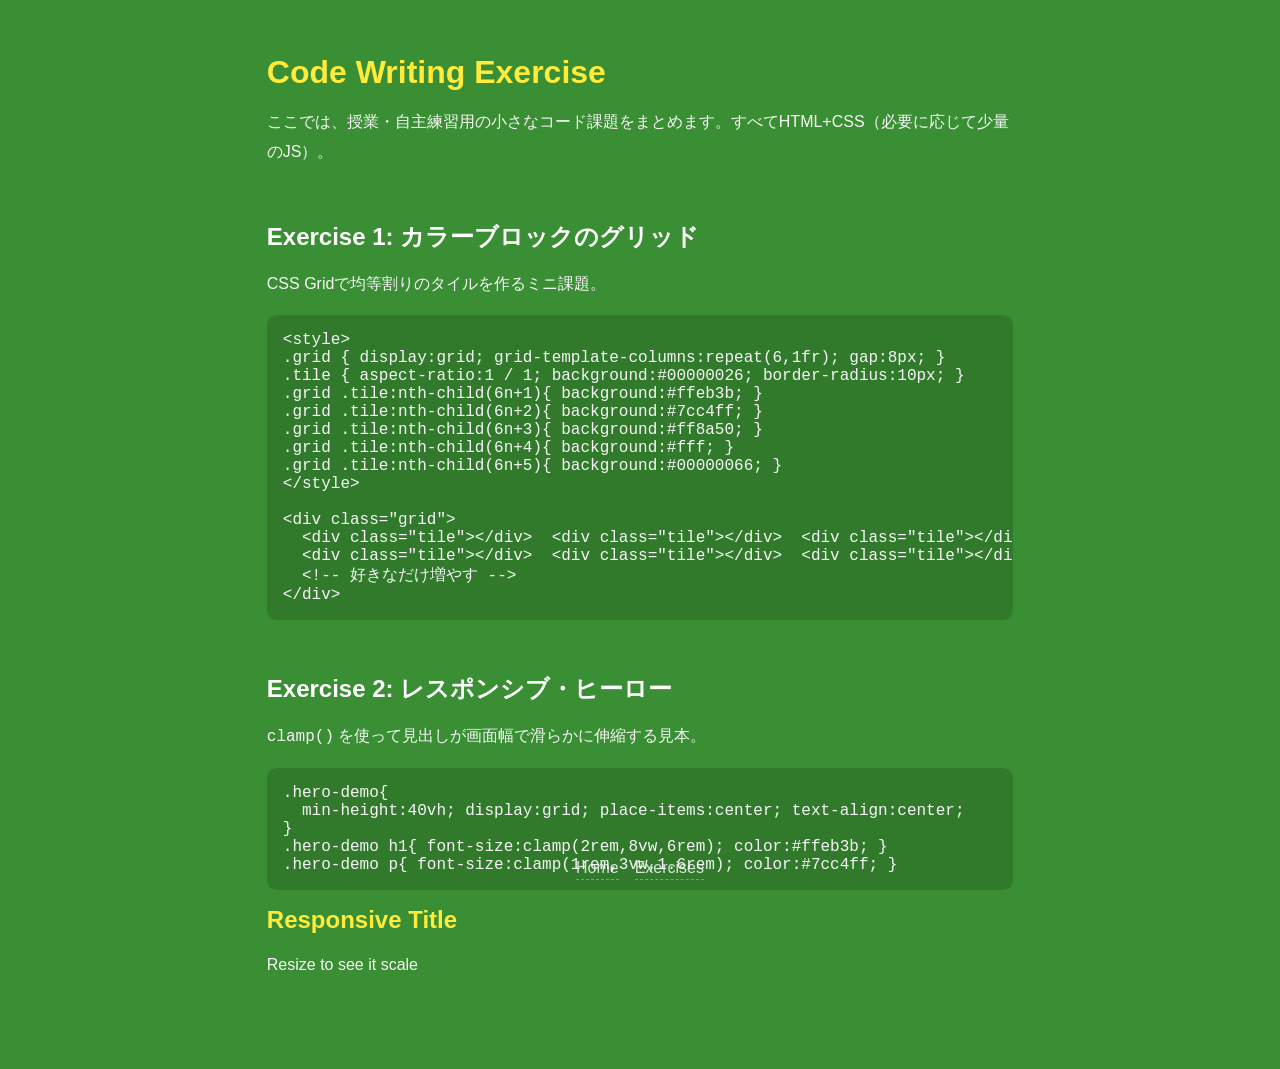
==== exercise.html @ 72519e13 "Create exercise.html" ====
<!DOCTYPE html>
<html lang="ja">
<head>
  <meta charset="UTF-8">
  <title>Code Writing Exercise</title>
  <meta name="viewport" content="width=device-width, initial-scale=1">
  <link href="style.css" rel="stylesheet">
</head>
<body>
  <nav>
    <a href="index.html">Home</a>
    <a href="exercise.html">Exercises</a>
  </nav>

  <main class="container">
    <h1>Code Writing Exercise</h1>
    <p>ここでは、授業・自主練習用の小さなコード課題をまとめます。すべてHTML+CSS（必要に応じて少量のJS）。</p>

    <h2>Exercise 1: カラーブロックのグリッド</h2>
    <p>CSS Gridで均等割りのタイルを作るミニ課題。</p>
    <pre><code>&lt;style&gt;
.grid { display:grid; grid-template-columns:repeat(6,1fr); gap:8px; }
.tile { aspect-ratio:1 / 1; background:#00000026; border-radius:10px; }
.grid .tile:nth-child(6n+1){ background:#ffeb3b; }
.grid .tile:nth-child(6n+2){ background:#7cc4ff; }
.grid .tile:nth-child(6n+3){ background:#ff8a50; }
.grid .tile:nth-child(6n+4){ background:#fff; }
.grid .tile:nth-child(6n+5){ background:#00000066; }
&lt;/style&gt;

&lt;div class="grid"&gt;
  &lt;div class="tile"&gt;&lt;/div&gt;  &lt;div class="tile"&gt;&lt;/div&gt;  &lt;div class="tile"&gt;&lt;/div&gt;
  &lt;div class="tile"&gt;&lt;/div&gt;  &lt;div class="tile"&gt;&lt;/div&gt;  &lt;div class="tile"&gt;&lt;/div&gt;
  &lt;!-- 好きなだけ増やす --&gt;
&lt;/div&gt;</code></pre>

    <h2>Exercise 2: レスポンシブ・ヒーロー</h2>
    <p><code>clamp()</code> を使って見出しが画面幅で滑らかに伸縮する見本。</p>
    <pre><code>.hero-demo{
  min-height:40vh; display:grid; place-items:center; text-align:center;
}
.hero-demo h1{ font-size:clamp(2rem,8vw,6rem); color:#ffeb3b; }
.hero-demo p{ font-size:clamp(1rem,3vw,1.6rem); color:#7cc4ff; }</code></pre>

    <section class="hero-demo" style="background:#3a8f34;">
      <div>
        <h1>Responsive Title</h1>
        <p>Resize to see it scale</p>
      </div>
    </section>
  </main>
</body>
</html>
---- style.css ----
/* ===== Base ===== */
:root{
  --bg:#3a8f34;      /* 背景グリーン */
  --title:#ffeb3b;   /* 黄色 */
  --sub:#7cc4ff;     /* 水色 */
  --accent:#ff8a50;  /* オレンジ */
  --text:#f7f7f7;
}

*{ box-sizing:border-box; }
html,body{ height:100%; }
body{
  margin:0;
  font-family: -apple-system, BlinkMacSystemFont, "Segoe UI", Roboto, "Hiragino Sans", "Noto Sans JP", "Helvetica Neue", Arial, "Yu Gothic UI", "YuGothic", Meiryo, sans-serif;
  background: var(--bg);
  color: var(--text);
}

/* ===== Layout ===== */
.hero{
  min-height:100dvh;
  display:grid;
  place-items:center;
  text-align:center;
  padding:6vh 6vw;
}

.stack{
  display:flex;
  flex-direction:column;
  gap:2.2rem;
}

/* ===== Typo ===== */
.title{
  font-weight:600;
  letter-spacing:.04em;
  color:var(--title);
  font-size: clamp(2.2rem, 6vw, 6rem);
}

.subtitle{
  color:var(--sub);
  font-weight:500;
  letter-spacing:.08em;
  font-size: clamp(1.2rem, 3.4vw, 2.2rem);
}

.cta{
  color:var(--accent);
  font-size: clamp(1.4rem, 4vw, 3rem);
  font-weight:500;
  text-decoration:none;
  border-bottom:3px solid var(--accent);
  padding-bottom:.2em;
  align-self:center;
}

nav{
  position:fixed;
  inset:auto 0 20px 0;
  display:flex;
  justify-content:center;
  gap:1rem;
}

nav a{
  color:#ffffffcc;
  text-decoration:none;
  border-bottom:1px dashed #ffffff55;
  padding-bottom:.1em;
}
nav a:hover{ color:#fff; border-bottom-color:#fff; }

/* ページ本文用の簡易スタイル */
.container{
  max-width:900px;
  margin: min(6vh,60px) auto;
  padding: 0 6vw 8vh;
}
h1{ color:var(--title); margin:0 0 .5em; }
h2{ color:#fff; margin:2.2em 0 .6em; }
p,li{ line-height:1.9; }
code,kbd,pre{ font-family: ui-monospace, SFMono-Regular, Menlo, Consolas, "Liberation Mono", monospace; }
pre{
  background:#00000026;
  padding:1rem;
  border-radius:.6rem;
  overflow:auto;
}
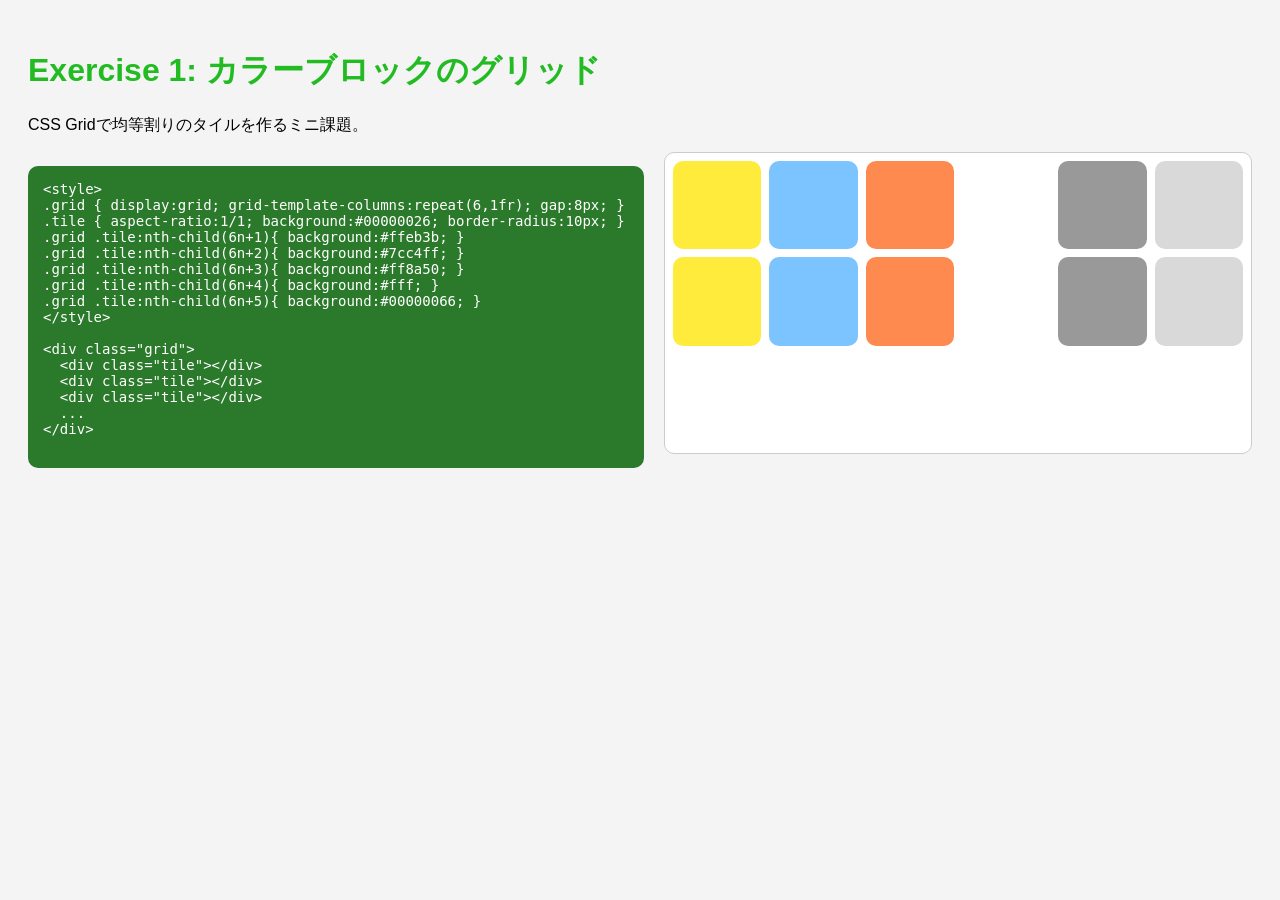
==== commit 0b3dadc2: "Update exercise.html" ====
--- a/exercise.html
+++ b/exercise.html
@@ -2,25 +2,48 @@
 <html lang="ja">
 <head>
   <meta charset="UTF-8">
-  <title>Code Writing Exercise</title>
-  <meta name="viewport" content="width=device-width, initial-scale=1">
-  <link href="style.css" rel="stylesheet">
+  <title>Exercise 1 - カラーブロックのグリッド</title>
+  <style>
+    body {
+      font-family: sans-serif;
+      padding: 20px;
+      background: #f4f4f4;
+    }
+    h1 { color: #2b2; }
+    .container {
+      display: flex;
+      gap: 20px;
+      flex-wrap: wrap;
+    }
+    .code-box {
+      background: #2b7a2b;
+      color: #fff;
+      padding: 15px;
+      border-radius: 10px;
+      font-family: monospace;
+      font-size: 14px;
+      flex: 1 1 45%;
+      overflow-x: auto;
+    }
+    iframe {
+      flex: 1 1 45%;
+      height: 300px;
+      border: 1px solid #ccc;
+      border-radius: 10px;
+      background: #fff;
+    }
+  </style>
 </head>
 <body>
-  <nav>
-    <a href="index.html">Home</a>
-    <a href="exercise.html">Exercises</a>
-  </nav>
+  <h1>Exercise 1: カラーブロックのグリッド</h1>
+  <p>CSS Gridで均等割りのタイルを作るミニ課題。</p>
 
-  <main class="container">
-    <h1>Code Writing Exercise</h1>
-    <p>ここでは、授業・自主練習用の小さなコード課題をまとめます。すべてHTML+CSS（必要に応じて少量のJS）。</p>
-
-    <h2>Exercise 1: カラーブロックのグリッド</h2>
-    <p>CSS Gridで均等割りのタイルを作るミニ課題。</p>
-    <pre><code>&lt;style&gt;
+  <div class="container">
+    <!-- コード表示部分 -->
+    <pre class="code-box">
+&lt;style&gt;
 .grid { display:grid; grid-template-columns:repeat(6,1fr); gap:8px; }
-.tile { aspect-ratio:1 / 1; background:#00000026; border-radius:10px; }
+.tile { aspect-ratio:1/1; background:#00000026; border-radius:10px; }
 .grid .tile:nth-child(6n+1){ background:#ffeb3b; }
 .grid .tile:nth-child(6n+2){ background:#7cc4ff; }
 .grid .tile:nth-child(6n+3){ background:#ff8a50; }
@@ -29,25 +52,39 @@
 &lt;/style&gt;
 
 &lt;div class="grid"&gt;
-  &lt;div class="tile"&gt;&lt;/div&gt;  &lt;div class="tile"&gt;&lt;/div&gt;  &lt;div class="tile"&gt;&lt;/div&gt;
-  &lt;div class="tile"&gt;&lt;/div&gt;  &lt;div class="tile"&gt;&lt;/div&gt;  &lt;div class="tile"&gt;&lt;/div&gt;
-  &lt;!-- 好きなだけ増やす --&gt;
-&lt;/div&gt;</code></pre>
+  &lt;div class="tile"&gt;&lt;/div&gt;
+  &lt;div class="tile"&gt;&lt;/div&gt;
+  &lt;div class="tile"&gt;&lt;/div&gt;
+  ...
+&lt;/div&gt;
+    </pre>
 
-    <h2>Exercise 2: レスポンシブ・ヒーロー</h2>
-    <p><code>clamp()</code> を使って見出しが画面幅で滑らかに伸縮する見本。</p>
-    <pre><code>.hero-demo{
-  min-height:40vh; display:grid; place-items:center; text-align:center;
-}
-.hero-demo h1{ font-size:clamp(2rem,8vw,6rem); color:#ffeb3b; }
-.hero-demo p{ font-size:clamp(1rem,3vw,1.6rem); color:#7cc4ff; }</code></pre>
-
-    <section class="hero-demo" style="background:#3a8f34;">
-      <div>
-        <h1>Responsive Title</h1>
-        <p>Resize to see it scale</p>
+    <!-- 実行ウィンドウ部分 -->
+    <iframe srcdoc="
+      <style>
+        .grid { display:grid; grid-template-columns:repeat(6,1fr); gap:8px; }
+        .tile { aspect-ratio:1/1; background:#00000026; border-radius:10px; }
+        .grid .tile:nth-child(6n+1){ background:#ffeb3b; }
+        .grid .tile:nth-child(6n+2){ background:#7cc4ff; }
+        .grid .tile:nth-child(6n+3){ background:#ff8a50; }
+        .grid .tile:nth-child(6n+4){ background:#fff; }
+        .grid .tile:nth-child(6n+5){ background:#00000066; }
+      </style>
+      <div class='grid'>
+        <div class='tile'></div>
+        <div class='tile'></div>
+        <div class='tile'></div>
+        <div class='tile'></div>
+        <div class='tile'></div>
+        <div class='tile'></div>
+        <div class='tile'></div>
+        <div class='tile'></div>
+        <div class='tile'></div>
+        <div class='tile'></div>
+        <div class='tile'></div>
+        <div class='tile'></div>
       </div>
-    </section>
-  </main>
+    "></iframe>
+  </div>
 </body>
 </html>
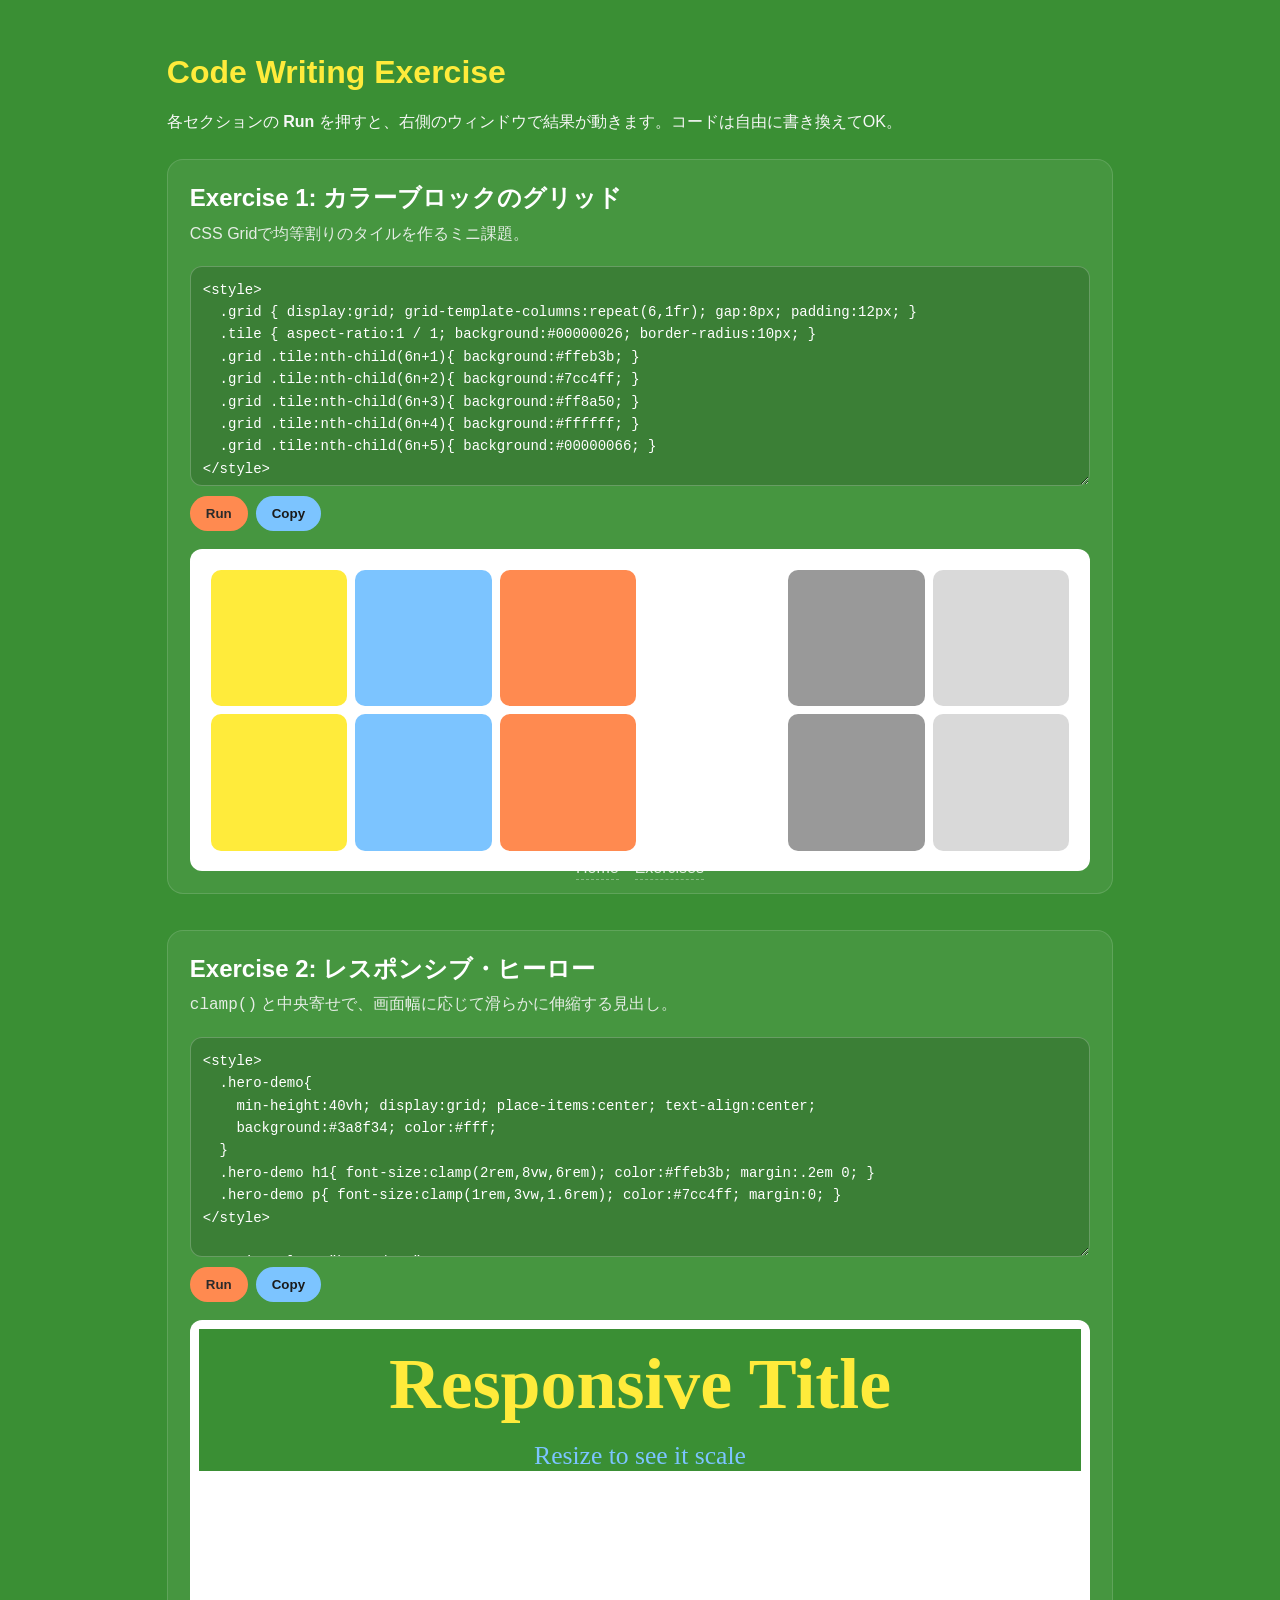
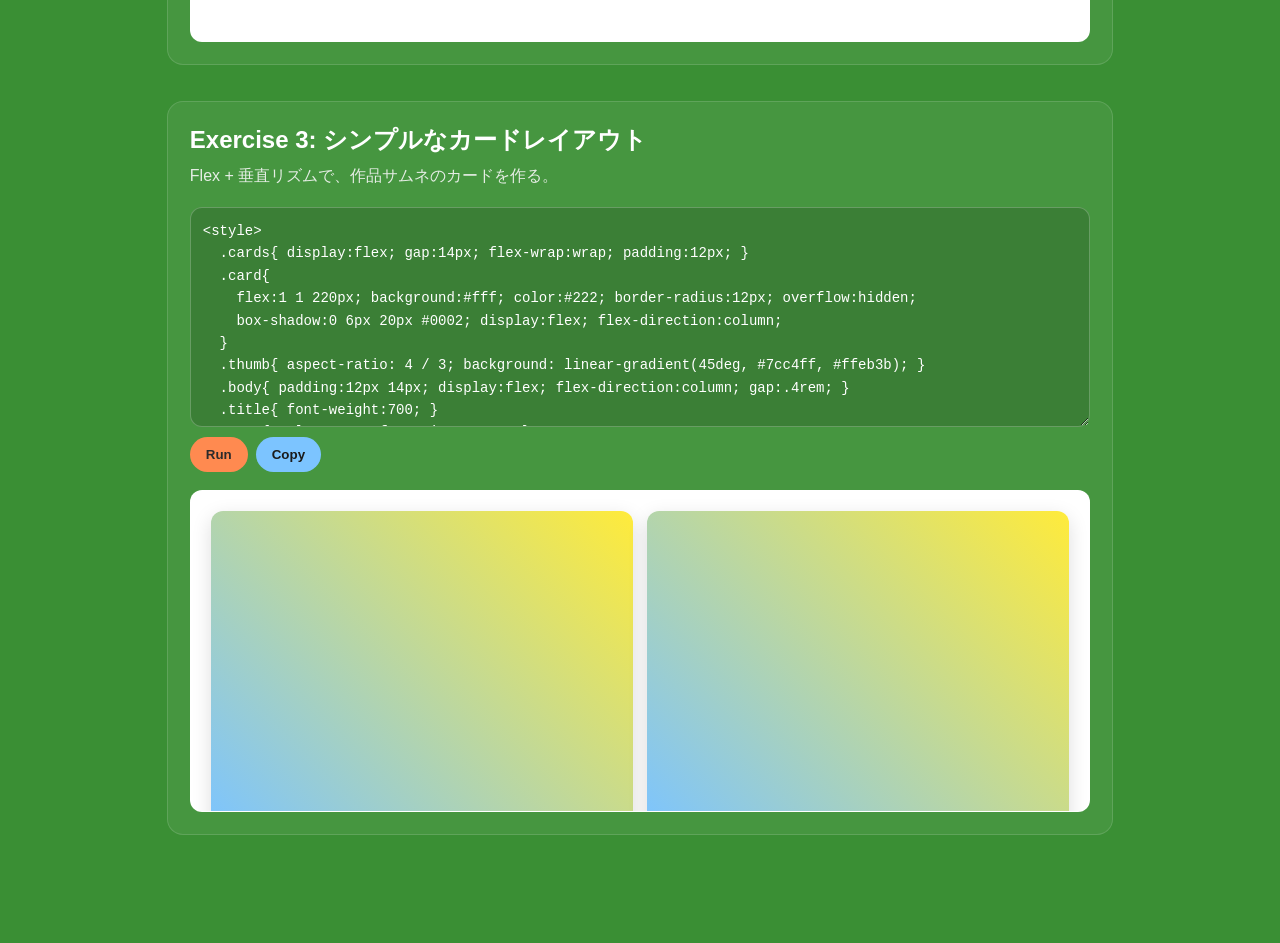
==== commit 28eb98ce: "Update exercise.html" ====
--- a/exercise.html
+++ b/exercise.html
@@ -1,90 +1,187 @@
 <!DOCTYPE html>
 <html lang="ja">
 <head>
-  <meta charset="UTF-8">
-  <title>Exercise 1 - カラーブロックのグリッド</title>
+  <meta charset="UTF-8" />
+  <title>Code Writing Exercises</title>
+  <meta name="viewport" content="width=device-width, initial-scale=1" />
+  <link href="style.css" rel="stylesheet" />
+
+  <!-- このページ専用の軽量スタイル -->
   <style>
-    body {
-      font-family: sans-serif;
-      padding: 20px;
-      background: #f4f4f4;
+    .exercise-list{ max-width:1100px; margin: min(6vh,60px) auto; padding:0 6vw 8vh; }
+    .exercise{ background:#ffffff10; border:1px solid #ffffff22; border-radius:16px; padding:22px; margin:22px 0 36px; }
+    .exercise h2{ margin:0 0 .2em; }
+    .exercise p.lead{ margin:.2em 0 1em; opacity:.9; }
+    .playground{ display:flex; gap:18px; flex-wrap:wrap; align-items:flex-start; }
+    .codepane{ flex:1 1 520px; display:flex; flex-direction:column; gap:10px; }
+    .codepane textarea{
+      width:100%; min-height:220px; font-family: ui-monospace, SFMono-Regular, Menlo, Consolas, "Liberation Mono", monospace;
+      font-size:14px; line-height:1.6; padding:12px; border-radius:12px; border:1px solid #ffffff3a;
+      background:#00000026; color:#fff; outline:none; resize:vertical;
     }
-    h1 { color: #2b2; }
-    .container {
-      display: flex;
-      gap: 20px;
-      flex-wrap: wrap;
-    }
-    .code-box {
-      background: #2b7a2b;
-      color: #fff;
-      padding: 15px;
-      border-radius: 10px;
-      font-family: monospace;
-      font-size: 14px;
-      flex: 1 1 45%;
-      overflow-x: auto;
-    }
-    iframe {
-      flex: 1 1 45%;
-      height: 300px;
-      border: 1px solid #ccc;
-      border-radius: 10px;
-      background: #fff;
-    }
+    .actions{ display:flex; gap:8px; flex-wrap:wrap; }
+    .btn{ appearance:none; border:none; border-radius:999px; padding:10px 16px; cursor:pointer; font-weight:600; }
+    .btn.run{ background:#ff8a50; color:#2b2b2b; }
+    .btn.copy{ background:#7cc4ff; color:#1a1a1a; }
+    .btn:active{ transform: translateY(1px); }
+    .preview{ flex:1 1 420px; border:1px solid #ffffff3a; border-radius:12px; overflow:hidden; background:#fff; }
+    .preview iframe{ width:100%; height:320px; border:0; display:block; background:#fff; }
+    @media (max-width:700px){ .preview iframe{ height:260px; } }
   </style>
 </head>
 <body>
-  <h1>Exercise 1: カラーブロックのグリッド</h1>
-  <p>CSS Gridで均等割りのタイルを作るミニ課題。</p>
+  <nav>
+    <a href="index.html">Home</a>
+    <a href="exercise.html">Exercises</a>
+  </nav>
 
-  <div class="container">
-    <!-- コード表示部分 -->
-    <pre class="code-box">
-&lt;style&gt;
-.grid { display:grid; grid-template-columns:repeat(6,1fr); gap:8px; }
-.tile { aspect-ratio:1/1; background:#00000026; border-radius:10px; }
-.grid .tile:nth-child(6n+1){ background:#ffeb3b; }
-.grid .tile:nth-child(6n+2){ background:#7cc4ff; }
-.grid .tile:nth-child(6n+3){ background:#ff8a50; }
-.grid .tile:nth-child(6n+4){ background:#fff; }
-.grid .tile:nth-child(6n+5){ background:#00000066; }
-&lt;/style&gt;
+  <main class="exercise-list">
+    <h1 style="color:var(--title, #ffeb3b); margin:0 0 .4em;">Code Writing Exercise</h1>
+    <p>各セクションの <b>Run</b> を押すと、右側のウィンドウで結果が動きます。コードは自由に書き換えてOK。</p>
 
-&lt;div class="grid"&gt;
-  &lt;div class="tile"&gt;&lt;/div&gt;
-  &lt;div class="tile"&gt;&lt;/div&gt;
-  &lt;div class="tile"&gt;&lt;/div&gt;
-  ...
-&lt;/div&gt;
-    </pre>
+    <!-- ========= Exercise 1 ========= -->
+    <section class="exercise" id="ex1">
+      <h2>Exercise 1: カラーブロックのグリッド</h2>
+      <p class="lead">CSS Gridで均等割りのタイルを作るミニ課題。</p>
+      <div class="playground">
+        <div class="codepane">
+          <textarea spellcheck="false">
+<style>
+  .grid { display:grid; grid-template-columns:repeat(6,1fr); gap:8px; padding:12px; }
+  .tile { aspect-ratio:1 / 1; background:#00000026; border-radius:10px; }
+  .grid .tile:nth-child(6n+1){ background:#ffeb3b; }
+  .grid .tile:nth-child(6n+2){ background:#7cc4ff; }
+  .grid .tile:nth-child(6n+3){ background:#ff8a50; }
+  .grid .tile:nth-child(6n+4){ background:#ffffff; }
+  .grid .tile:nth-child(6n+5){ background:#00000066; }
+</style>
 
-    <!-- 実行ウィンドウ部分 -->
-    <iframe srcdoc="
-      <style>
-        .grid { display:grid; grid-template-columns:repeat(6,1fr); gap:8px; }
-        .tile { aspect-ratio:1/1; background:#00000026; border-radius:10px; }
-        .grid .tile:nth-child(6n+1){ background:#ffeb3b; }
-        .grid .tile:nth-child(6n+2){ background:#7cc4ff; }
-        .grid .tile:nth-child(6n+3){ background:#ff8a50; }
-        .grid .tile:nth-child(6n+4){ background:#fff; }
-        .grid .tile:nth-child(6n+5){ background:#00000066; }
-      </style>
-      <div class='grid'>
-        <div class='tile'></div>
-        <div class='tile'></div>
-        <div class='tile'></div>
-        <div class='tile'></div>
-        <div class='tile'></div>
-        <div class='tile'></div>
-        <div class='tile'></div>
-        <div class='tile'></div>
-        <div class='tile'></div>
-        <div class='tile'></div>
-        <div class='tile'></div>
-        <div class='tile'></div>
+<div class="grid">
+  <!-- 好きなだけ増やす -->
+  <div class="tile"></div><div class="tile"></div><div class="tile"></div>
+  <div class="tile"></div><div class="tile"></div><div class="tile"></div>
+  <div class="tile"></div><div class="tile"></div><div class="tile"></div>
+  <div class="tile"></div><div class="tile"></div><div class="tile"></div>
+</div>
+          </textarea>
+          <div class="actions">
+            <button class="btn run">Run</button>
+            <button class="btn copy" data-copy>Copy</button>
+          </div>
+        </div>
+        <div class="preview"><iframe title="preview-1"></iframe></div>
       </div>
-    "></iframe>
+    </section>
+
+    <!-- ========= Exercise 2 ========= -->
+    <section class="exercise" id="ex2">
+      <h2>Exercise 2: レスポンシブ・ヒーロー</h2>
+      <p class="lead"><code>clamp()</code> と中央寄せで、画面幅に応じて滑らかに伸縮する見出し。</p>
+      <div class="playground">
+        <div class="codepane">
+          <textarea spellcheck="false">
+<style>
+  .hero-demo{
+    min-height:40vh; display:grid; place-items:center; text-align:center;
+    background:#3a8f34; color:#fff;
+  }
+  .hero-demo h1{ font-size:clamp(2rem,8vw,6rem); color:#ffeb3b; margin:.2em 0; }
+  .hero-demo p{ font-size:clamp(1rem,3vw,1.6rem); color:#7cc4ff; margin:0; }
+</style>
+
+<section class="hero-demo">
+  <div>
+    <h1>Responsive Title</h1>
+    <p>Resize to see it scale</p>
   </div>
+</section>
+          </textarea>
+          <div class="actions">
+            <button class="btn run">Run</button>
+            <button class="btn copy" data-copy>Copy</button>
+          </div>
+        </div>
+        <div class="preview"><iframe title="preview-2"></iframe></div>
+      </div>
+    </section>
+
+    <!-- ========= Exercise 3 ========= -->
+    <section class="exercise" id="ex3">
+      <h2>Exercise 3: シンプルなカードレイアウト</h2>
+      <p class="lead">Flex + 垂直リズムで、作品サムネのカードを作る。</p>
+      <div class="playground">
+        <div class="codepane">
+          <textarea spellcheck="false">
+<style>
+  .cards{ display:flex; gap:14px; flex-wrap:wrap; padding:12px; }
+  .card{
+    flex:1 1 220px; background:#fff; color:#222; border-radius:12px; overflow:hidden;
+    box-shadow:0 6px 20px #0002; display:flex; flex-direction:column;
+  }
+  .thumb{ aspect-ratio: 4 / 3; background: linear-gradient(45deg, #7cc4ff, #ffeb3b); }
+  .body{ padding:12px 14px; display:flex; flex-direction:column; gap:.4rem; }
+  .title{ font-weight:700; }
+  .meta{ color:#666; font-size:.9rem; }
+  .btnline{ margin-top:auto; display:flex; gap:8px; }
+  .btnmini{ padding:6px 10px; border-radius:999px; border:1px solid #0002; background:#00000008; }
+</style>
+
+<section class="cards">
+  <article class="card">
+    <div class="thumb"></div>
+    <div class="body">
+      <div class="title">Work #1</div>
+      <div class="meta">2025 / HTML+CSS</div>
+      <p>短い説明文が入ります。</p>
+      <div class="btnline">
+        <button class="btnmini">Detail</button>
+        <button class="btnmini">Open</button>
+      </div>
+    </div>
+  </article>
+
+  <article class="card">
+    <div class="thumb"></div>
+    <div class="body">
+      <div class="title">Work #2</div>
+      <div class="meta">2025 / JS</div>
+      <p>短い説明文が入ります。</p>
+      <div class="btnline">
+        <button class="btnmini">Detail</button>
+        <button class="btnmini">Open</button>
+      </div>
+    </div>
+  </article>
+</section>
+          </textarea>
+          <div class="actions">
+            <button class="btn run">Run</button>
+            <button class="btn copy" data-copy>Copy</button>
+          </div>
+        </div>
+        <div class="preview"><iframe title="preview-3"></iframe></div>
+      </div>
+    </section>
+  </main>
+
+  <!-- ミニスクリプト：Run で iframe に反映／Copy でクリップボード -->
+  <script>
+    document.querySelectorAll('.exercise').forEach(ex => {
+      const ta = ex.querySelector('textarea');
+      const frame = ex.querySelector('iframe');
+      const runBtn = ex.querySelector('.btn.run');
+      const copyBtn = ex.querySelector('[data-copy]');
+      const run = () => frame.srcdoc = ta.value;
+      runBtn.addEventListener('click', run);
+      // 初期プレビュー
+      run();
+      // Copy
+      copyBtn?.addEventListener('click', async () => {
+        try { await navigator.clipboard.writeText(ta.value); copyBtn.textContent='Copied!'; }
+        catch { copyBtn.textContent='Copy failed'; }
+        setTimeout(()=> copyBtn.textContent='Copy', 1400);
+      });
+    });
+  </script>
 </body>
 </html>
--- a/style.css
+++ b/style.css
@@ -0,0 +1,90 @@
+/* ===== Base ===== */
+:root{
+  --bg:#3a8f34;      /* 背景グリーン */
+  --title:#ffeb3b;   /* 黄色 */
+  --sub:#7cc4ff;     /* 水色 */
+  --accent:#ff8a50;  /* オレンジ */
+  --text:#f7f7f7;
+}
+
+*{ box-sizing:border-box; }
+html,body{ height:100%; }
+body{
+  margin:0;
+  font-family: -apple-system, BlinkMacSystemFont, "Segoe UI", Roboto, "Hiragino Sans", "Noto Sans JP", "Helvetica Neue", Arial, "Yu Gothic UI", "YuGothic", Meiryo, sans-serif;
+  background: var(--bg);
+  color: var(--text);
+}
+
+/* ===== Layout ===== */
+.hero{
+  min-height:100dvh;
+  display:grid;
+  place-items:center;
+  text-align:center;
+  padding:6vh 6vw;
+}
+
+.stack{
+  display:flex;
+  flex-direction:column;
+  gap:2.2rem;
+}
+
+/* ===== Typo ===== */
+.title{
+  font-weight:600;
+  letter-spacing:.04em;
+  color:var(--title);
+  font-size: clamp(2.2rem, 6vw, 6rem);
+}
+
+.subtitle{
+  color:var(--sub);
+  font-weight:500;
+  letter-spacing:.08em;
+  font-size: clamp(1.2rem, 3.4vw, 2.2rem);
+}
+
+.cta{
+  color:var(--accent);
+  font-size: clamp(1.4rem, 4vw, 3rem);
+  font-weight:500;
+  text-decoration:none;
+  border-bottom:3px solid var(--accent);
+  padding-bottom:.2em;
+  align-self:center;
+}
+
+nav{
+  position:fixed;
+  inset:auto 0 20px 0;
+  display:flex;
+  justify-content:center;
+  gap:1rem;
+}
+
+nav a{
+  color:#ffffffcc;
+  text-decoration:none;
+  border-bottom:1px dashed #ffffff55;
+  padding-bottom:.1em;
+}
+nav a:hover{ color:#fff; border-bottom-color:#fff; }
+
+/* ページ本文用の簡易スタイル */
+.container{
+  max-width:900px;
+  margin: min(6vh,60px) auto;
+  padding: 0 6vw 8vh;
+}
+h1{ color:var(--title); margin:0 0 .5em; }
+h2{ color:#fff; margin:2.2em 0 .6em; }
+p,li{ line-height:1.9; }
+code,kbd,pre{ font-family: ui-monospace, SFMono-Regular, Menlo, Consolas, "Liberation Mono", monospace; }
+pre{
+  background:#00000026;
+  padding:1rem;
+  border-radius:.6rem;
+  overflow:auto;
+}
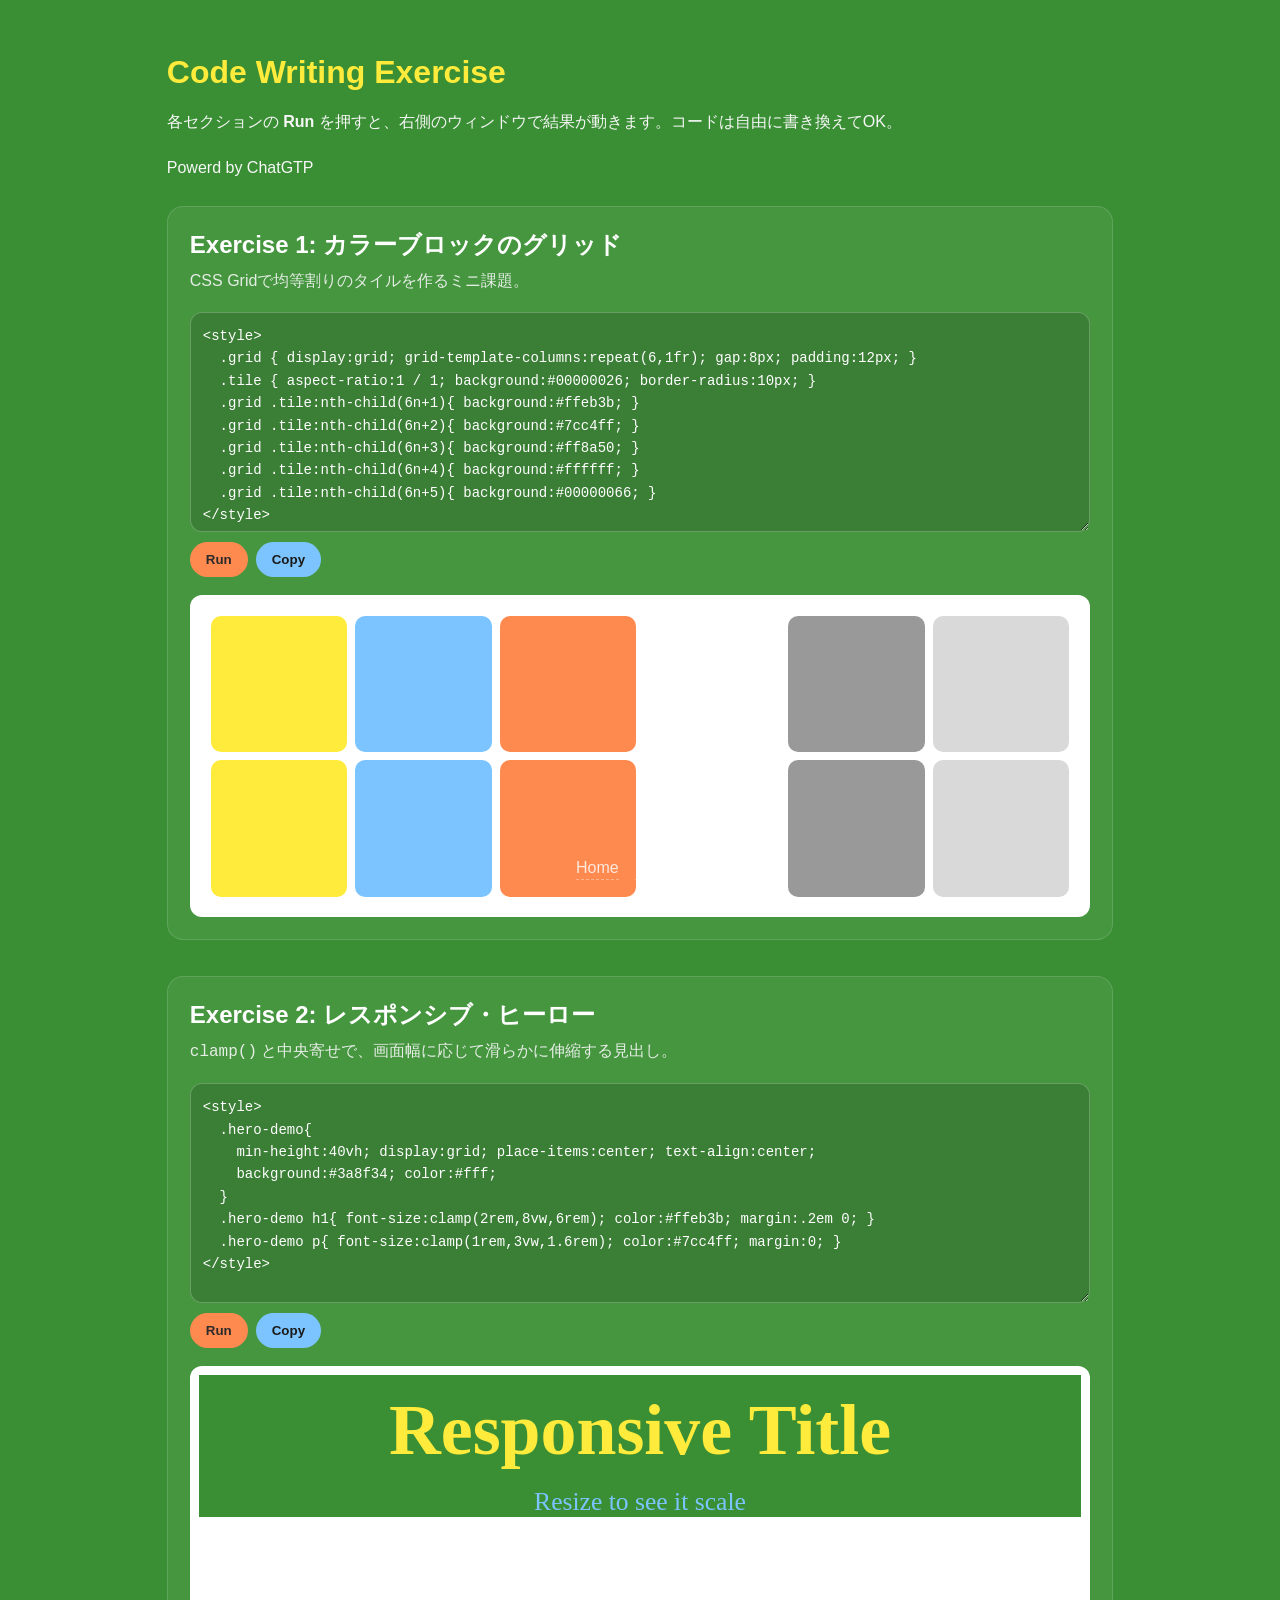
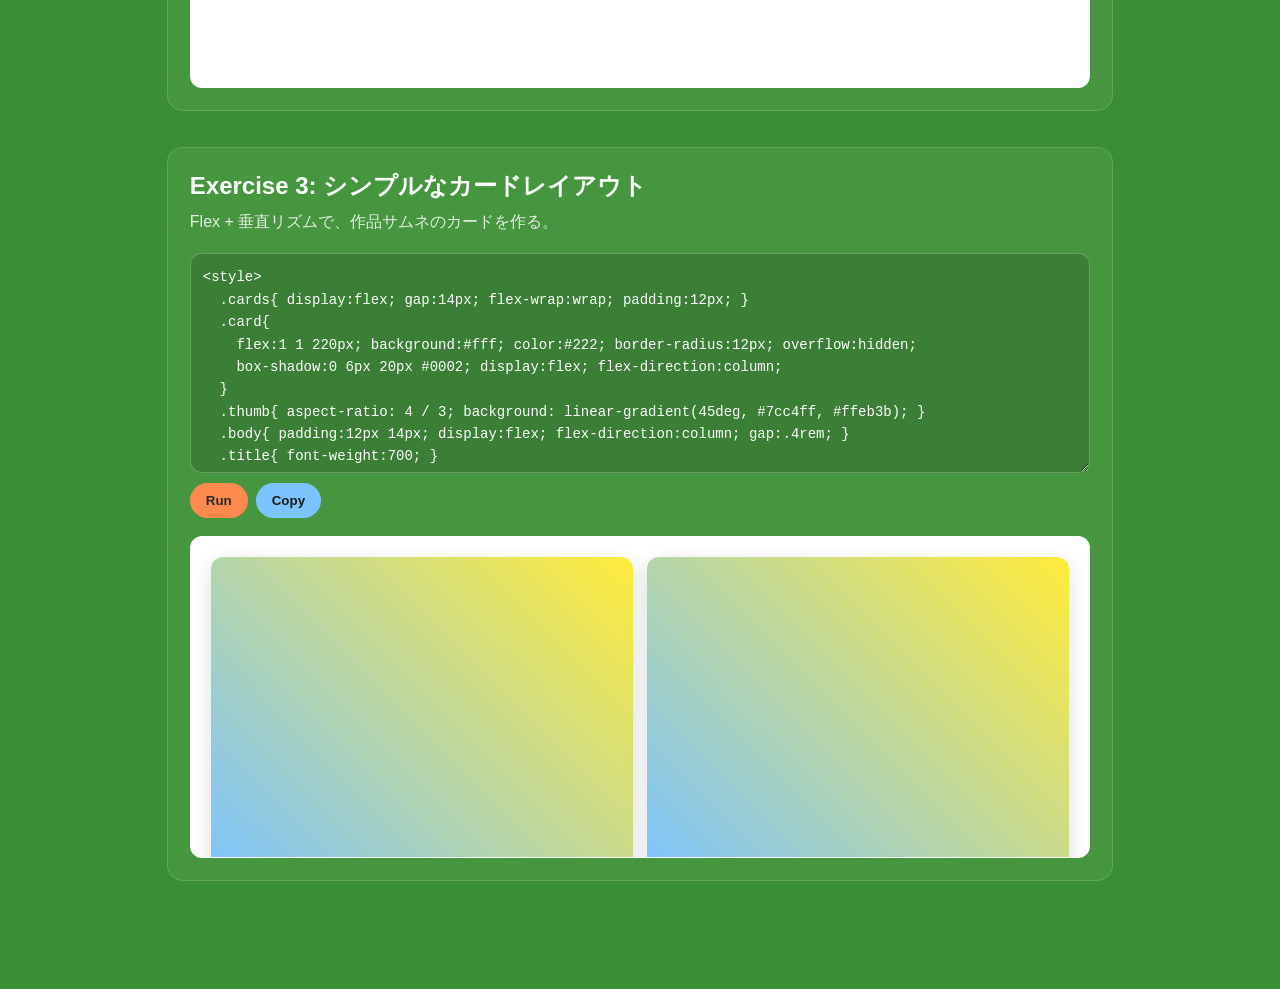
==== commit 99e29010: "Update exercise.html" ====
--- a/exercise.html
+++ b/exercise.html
@@ -38,6 +38,8 @@
   <main class="exercise-list">
     <h1 style="color:var(--title, #ffeb3b); margin:0 0 .4em;">Code Writing Exercise</h1>
     <p>各セクションの <b>Run</b> を押すと、右側のウィンドウで結果が動きます。コードは自由に書き換えてOK。</p>
+        <p>Powerd by ChatGTP</p>
+
 
     <!-- ========= Exercise 1 ========= -->
     <section class="exercise" id="ex1">
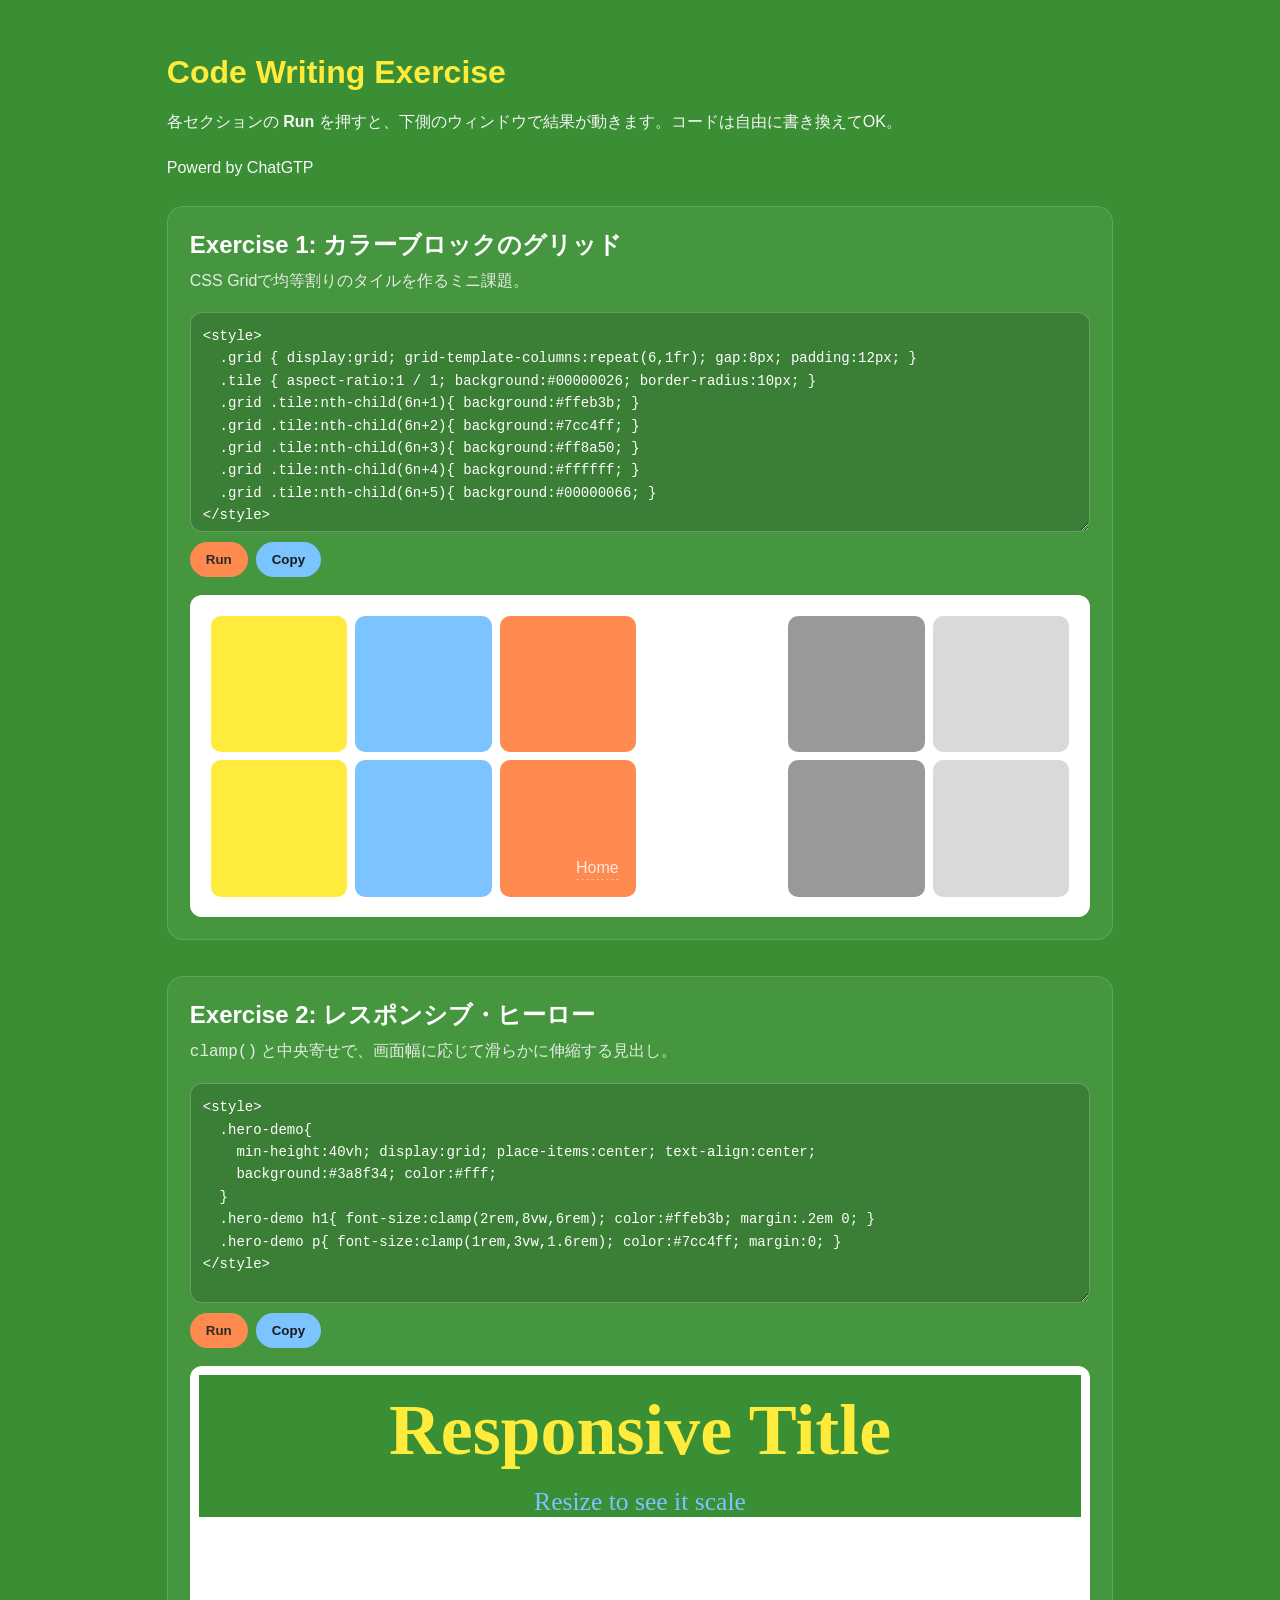
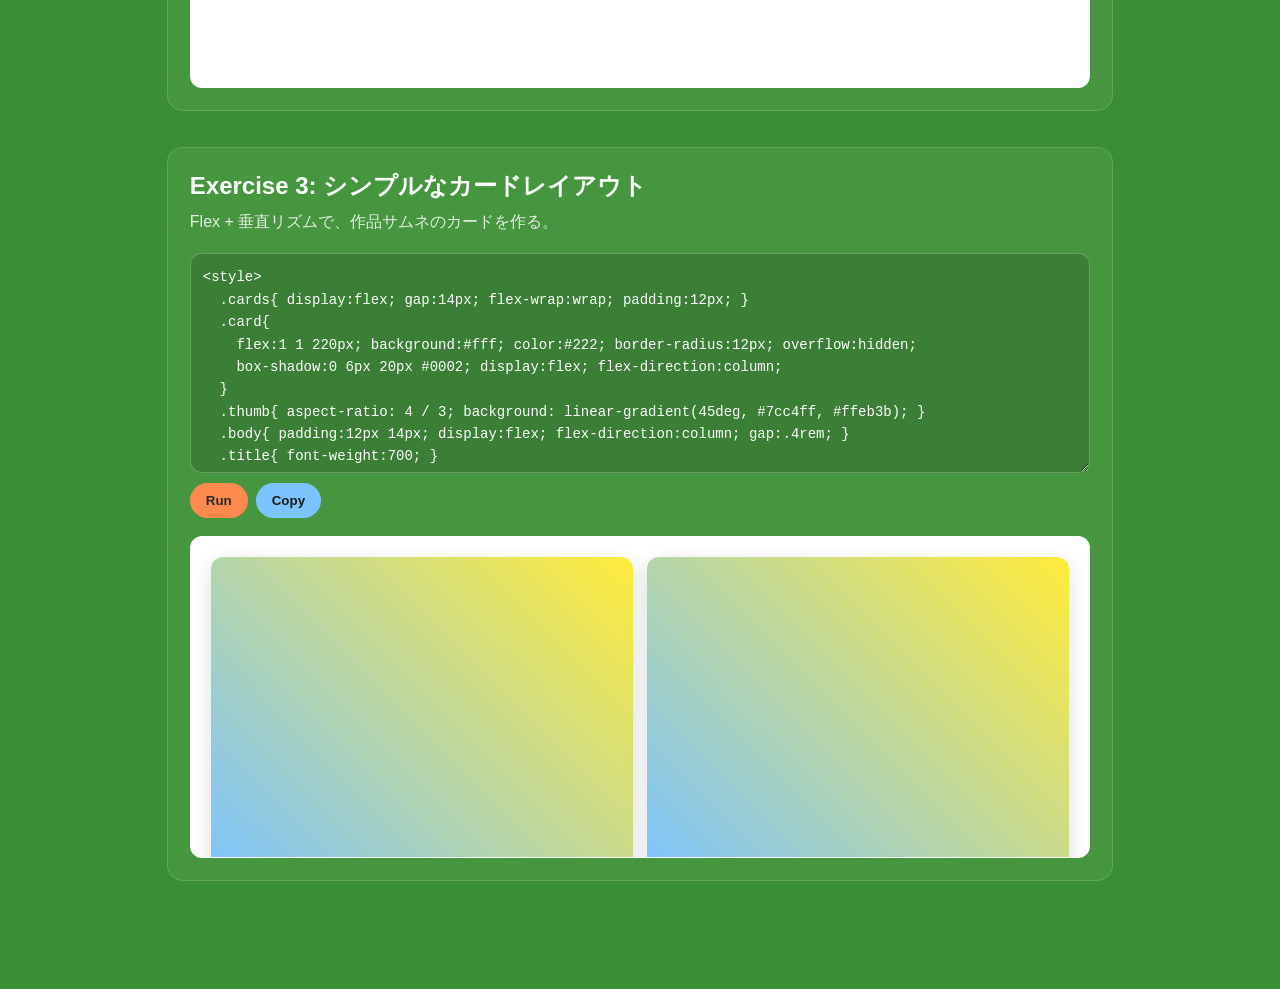
==== commit 2e973efb: "Update exercise.html" ====
--- a/exercise.html
+++ b/exercise.html
@@ -37,7 +37,7 @@
 
   <main class="exercise-list">
     <h1 style="color:var(--title, #ffeb3b); margin:0 0 .4em;">Code Writing Exercise</h1>
-    <p>各セクションの <b>Run</b> を押すと、右側のウィンドウで結果が動きます。コードは自由に書き換えてOK。</p>
+    <p>各セクションの <b>Run</b> を押すと、下側のウィンドウで結果が動きます。コードは自由に書き換えてOK。</p>
         <p>Powerd by ChatGTP</p>
 
 
